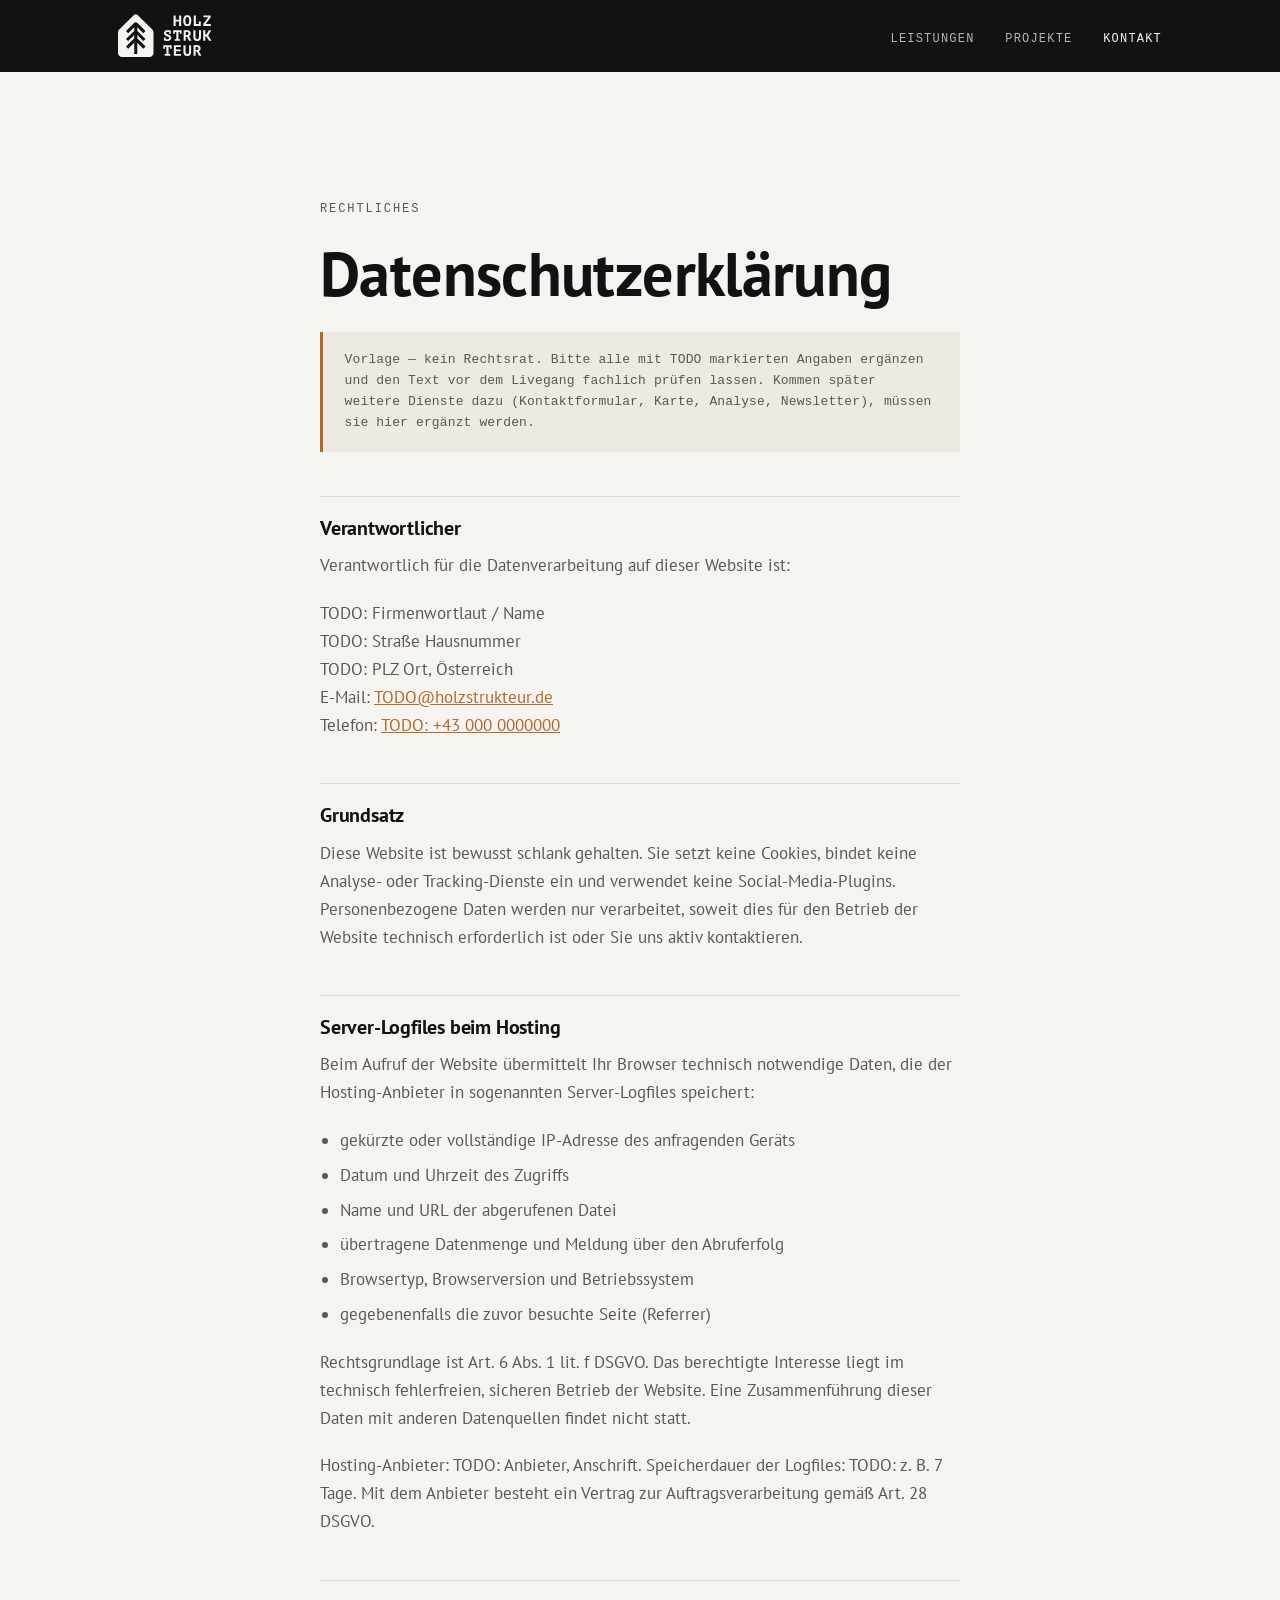
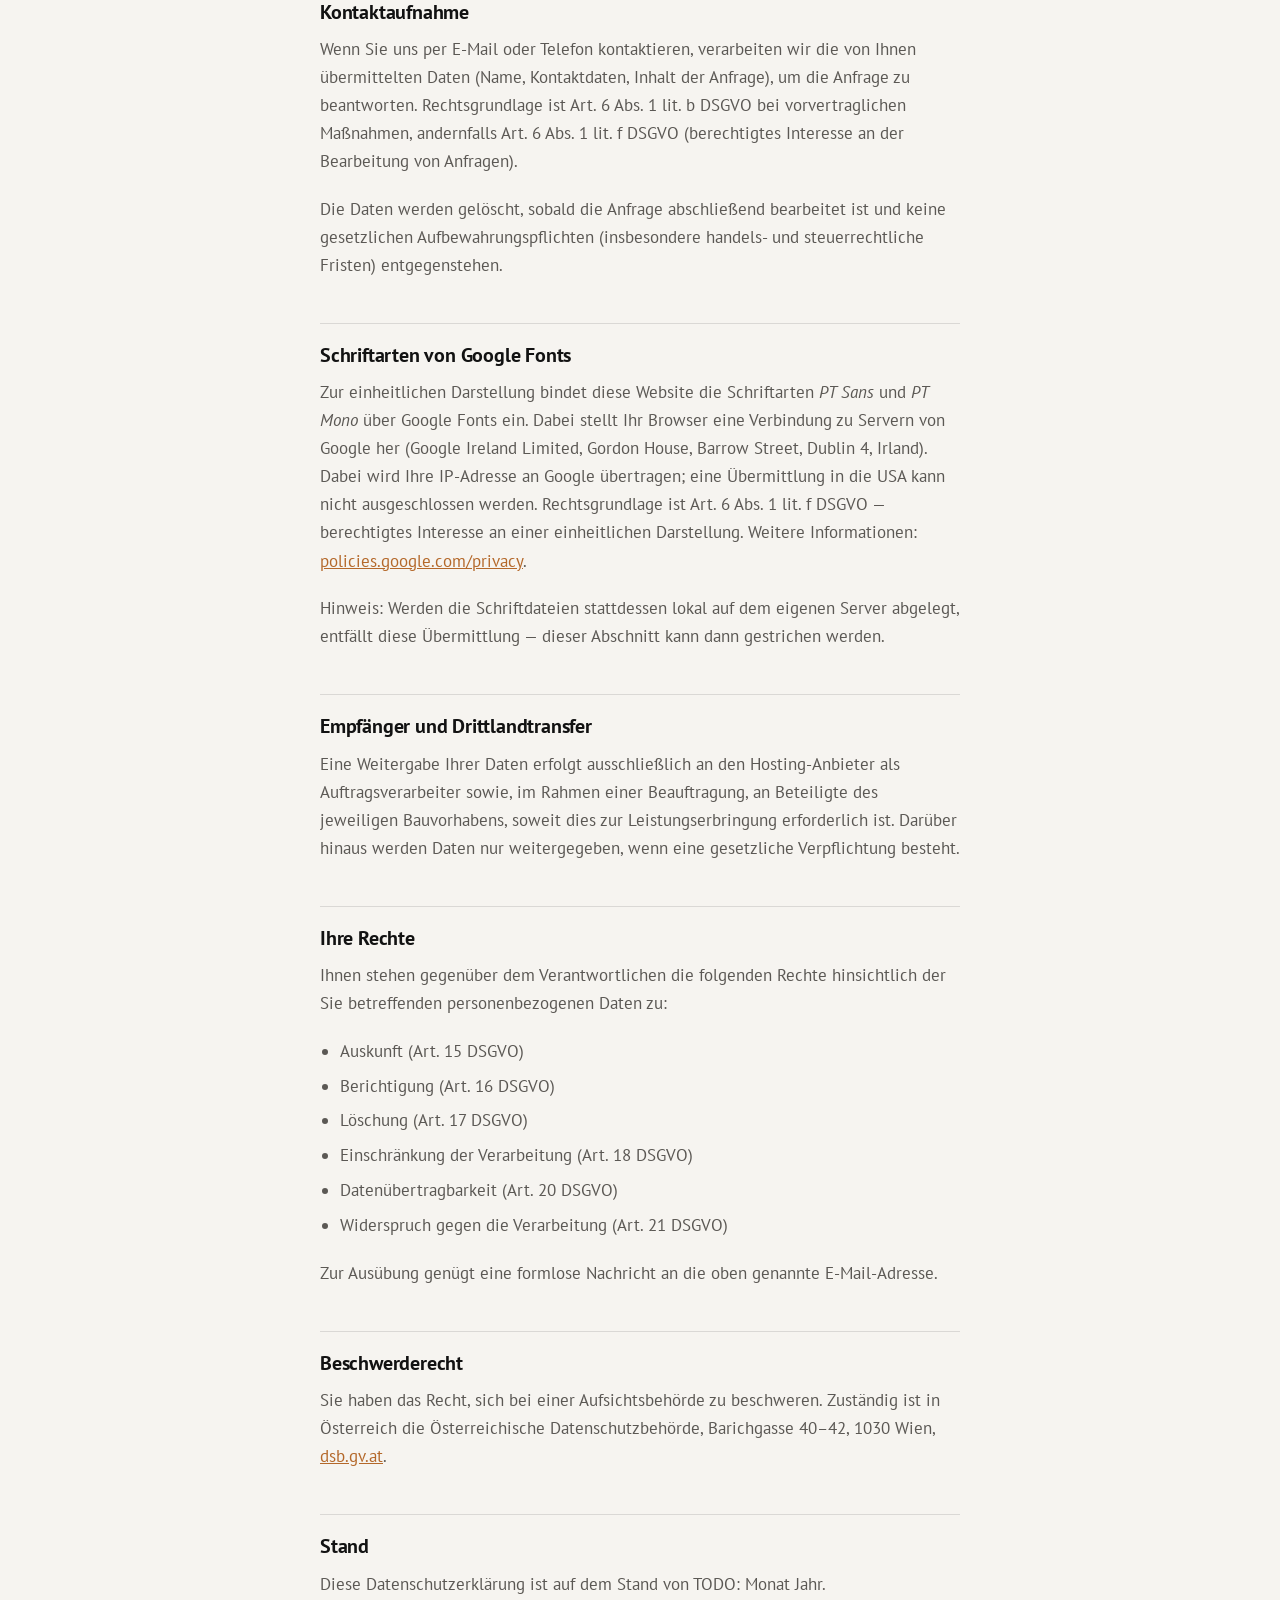
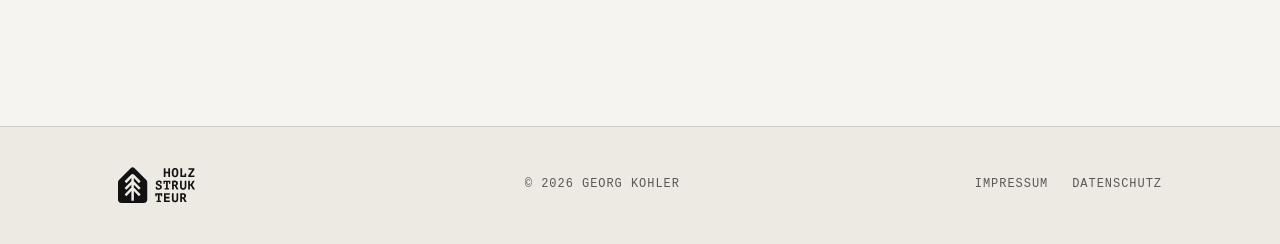
==== datenschutz.html @ b2d2a7ee "Initiales Setup der Website für GitHub Pages Statische Website (index, impressum, datenschutz) inkl." ====
<!doctype html>
<html lang="de">
<head>
<meta charset="utf-8">
<meta name="viewport" content="width=device-width, initial-scale=1">

<title>Datenschutzerklärung — Holzstrukteur | Planungsbüro Georg Kohler</title>
<meta name="description" content="Datenschutzerklärung des Planungsbüros Georg Kohler — Holzstrukteur: Verarbeitung personenbezogener Daten, Hosting, Kontaktaufnahme und Betroffenenrechte.">
<meta name="robots" content="noindex, follow">
<link rel="canonical" href="https://holzstrukteur.de/datenschutz.html">

<link rel="icon" href="assets/favicon.svg" type="image/svg+xml">
<link rel="apple-touch-icon" href="assets/apple-touch-icon.png">
<meta name="theme-color" content="#121212">

<link rel="preconnect" href="https://fonts.googleapis.com">
<link rel="preconnect" href="https://fonts.gstatic.com" crossorigin>
<link rel="stylesheet" href="https://fonts.googleapis.com/css2?family=PT+Mono&family=PT+Sans:ital,wght@0,400;0,700;1,400&display=swap">
<link rel="stylesheet" href="styles.css">
</head>

<body>
<a class="skip-link" href="#hauptinhalt">Zum Inhalt springen</a>

<header class="site-header">
  <div class="wrap site-header__inner">
    <a class="brand" href="index.html" aria-label="Holzstrukteur — Startseite">
      <img src="assets/logo-white.svg" alt="" width="1942" height="640">
    </a>
    <nav class="nav" aria-label="Hauptnavigation">
      <ul>
        <li><a href="index.html#leistungen">Leistungen</a></li>
        <li><a href="index.html#projekte">Projekte</a></li>
        <li><a href="index.html#kontakt" class="nav__cta">Kontakt</a></li>
      </ul>
    </nav>
  </div>
</header>

<main id="hauptinhalt">
  <section class="section">
    <div class="wrap legal">

      <p class="kicker">Rechtliches</p>
      <h1>Datenschutzerklärung</h1>

      <p class="legal__note">
        Vorlage — kein Rechtsrat. Bitte alle mit TODO markierten Angaben ergänzen
        und den Text vor dem Livegang fachlich prüfen lassen. Kommen später
        weitere Dienste dazu (Kontaktformular, Karte, Analyse, Newsletter),
        müssen sie hier ergänzt werden.
      </p>

      <h2>Verantwortlicher</h2>
      <p>
        Verantwortlich für die Datenverarbeitung auf dieser Website ist:
      </p>
      <p>
        <!-- TODO: Name und Anschrift analog zum Impressum -->
        TODO: Firmenwortlaut / Name<br>
        TODO: Straße Hausnummer<br>
        TODO: PLZ Ort, Österreich<br>
        E-Mail: <a href="mailto:TODO@holzstrukteur.de">TODO@holzstrukteur.de</a><br>
        Telefon: <a href="tel:+430000000000">TODO: +43 000 0000000</a>
      </p>

      <h2>Grundsatz</h2>
      <p>
        Diese Website ist bewusst schlank gehalten. Sie setzt keine Cookies, bindet
        keine Analyse- oder Tracking-Dienste ein und verwendet keine Social-Media-Plugins.
        Personenbezogene Daten werden nur verarbeitet, soweit dies für den Betrieb der
        Website technisch erforderlich ist oder Sie uns aktiv kontaktieren.
      </p>

      <h2>Server-Logfiles beim Hosting</h2>
      <p>
        Beim Aufruf der Website übermittelt Ihr Browser technisch notwendige Daten,
        die der Hosting-Anbieter in sogenannten Server-Logfiles speichert:
      </p>
      <ul>
        <li>gekürzte oder vollständige IP-Adresse des anfragenden Geräts</li>
        <li>Datum und Uhrzeit des Zugriffs</li>
        <li>Name und URL der abgerufenen Datei</li>
        <li>übertragene Datenmenge und Meldung über den Abruferfolg</li>
        <li>Browsertyp, Browserversion und Betriebssystem</li>
        <li>gegebenenfalls die zuvor besuchte Seite (Referrer)</li>
      </ul>
      <p>
        Rechtsgrundlage ist Art. 6 Abs. 1 lit. f DSGVO. Das berechtigte Interesse
        liegt im technisch fehlerfreien, sicheren Betrieb der Website. Eine
        Zusammenführung dieser Daten mit anderen Datenquellen findet nicht statt.
      </p>
      <p>
        <!-- TODO: Hosting-Anbieter, Anschrift, Speicherdauer und ggf. Auftragsverarbeitungsvertrag ergänzen -->
        Hosting-Anbieter: TODO: Anbieter, Anschrift. Speicherdauer der Logfiles:
        TODO: z. B. 7 Tage. Mit dem Anbieter besteht ein Vertrag zur
        Auftragsverarbeitung gemäß Art. 28 DSGVO.
      </p>

      <h2>Kontaktaufnahme</h2>
      <p>
        Wenn Sie uns per E-Mail oder Telefon kontaktieren, verarbeiten wir die von
        Ihnen übermittelten Daten (Name, Kontaktdaten, Inhalt der Anfrage), um die
        Anfrage zu beantworten. Rechtsgrundlage ist Art. 6 Abs. 1 lit. b DSGVO bei
        vorvertraglichen Maßnahmen, andernfalls Art. 6 Abs. 1 lit. f DSGVO
        (berechtigtes Interesse an der Bearbeitung von Anfragen).
      </p>
      <p>
        Die Daten werden gelöscht, sobald die Anfrage abschließend bearbeitet ist und
        keine gesetzlichen Aufbewahrungspflichten (insbesondere handels- und
        steuerrechtliche Fristen) entgegenstehen.
      </p>

      <h2>Schriftarten von Google Fonts</h2>
      <p>
        Zur einheitlichen Darstellung bindet diese Website die Schriftarten
        <em>PT Sans</em> und <em>PT Mono</em> über Google Fonts ein. Dabei stellt
        Ihr Browser eine Verbindung zu Servern von Google her
        (Google Ireland Limited, Gordon House, Barrow Street, Dublin 4, Irland).
        Dabei wird Ihre IP-Adresse an Google übertragen; eine Übermittlung in die USA
        kann nicht ausgeschlossen werden. Rechtsgrundlage ist Art. 6 Abs. 1 lit. f
        DSGVO — berechtigtes Interesse an einer einheitlichen Darstellung.
        Weitere Informationen:
        <a href="https://policies.google.com/privacy" rel="noopener">policies.google.com/privacy</a>.
      </p>
      <p>
        Hinweis: Werden die Schriftdateien stattdessen lokal auf dem eigenen Server
        abgelegt, entfällt diese Übermittlung — dieser Abschnitt kann dann gestrichen
        werden.
      </p>

      <h2>Empfänger und Drittlandtransfer</h2>
      <p>
        Eine Weitergabe Ihrer Daten erfolgt ausschließlich an den Hosting-Anbieter als
        Auftragsverarbeiter sowie, im Rahmen einer Beauftragung, an Beteiligte des
        jeweiligen Bauvorhabens, soweit dies zur Leistungserbringung erforderlich ist.
        Darüber hinaus werden Daten nur weitergegeben, wenn eine gesetzliche
        Verpflichtung besteht.
      </p>

      <h2>Ihre Rechte</h2>
      <p>
        Ihnen stehen gegenüber dem Verantwortlichen die folgenden Rechte hinsichtlich
        der Sie betreffenden personenbezogenen Daten zu:
      </p>
      <ul>
        <li>Auskunft (Art. 15 DSGVO)</li>
        <li>Berichtigung (Art. 16 DSGVO)</li>
        <li>Löschung (Art. 17 DSGVO)</li>
        <li>Einschränkung der Verarbeitung (Art. 18 DSGVO)</li>
        <li>Datenübertragbarkeit (Art. 20 DSGVO)</li>
        <li>Widerspruch gegen die Verarbeitung (Art. 21 DSGVO)</li>
      </ul>
      <p>
        Zur Ausübung genügt eine formlose Nachricht an die oben genannte
        E-Mail-Adresse.
      </p>

      <h2>Beschwerderecht</h2>
      <p>
        Sie haben das Recht, sich bei einer Aufsichtsbehörde zu beschweren. Zuständig
        ist in Österreich die Österreichische Datenschutzbehörde, Barichgasse 40–42,
        1030 Wien, <a href="https://www.dsb.gv.at" rel="noopener">dsb.gv.at</a>.
      </p>

      <h2>Stand</h2>
      <p>
        <!-- TODO: Datum der letzten Aktualisierung eintragen -->
        Diese Datenschutzerklärung ist auf dem Stand von TODO: Monat Jahr.
      </p>

    </div>
  </section>
</main>

<footer class="site-footer">
  <div class="wrap site-footer__inner">
    <a class="brand brand--footer" href="index.html" aria-label="Holzstrukteur — Startseite">
      <img src="assets/logo-black.svg" alt="" width="1942" height="640">
    </a>
    <p class="site-footer__copy"><span>&copy; <span id="jahr">2026</span> Georg Kohler</span></p>
    <nav class="site-footer__nav" aria-label="Rechtliches">
      <a href="impressum.html">Impressum</a>
      <a href="datenschutz.html">Datenschutz</a>
    </nav>
  </div>
</footer>

<script src="script.js"></script>
</body>
</html>
---- styles.css ----
/* =========================================================================
   HOLZSTRUKTEUR — Planungsbüro Georg Kohler
   Design-Tokens → Basis → Layout → Komponenten → Sektionen → Responsive
   ========================================================================= */

:root {
  /* Farben */
  --paper:      #F6F4F0;
  --paper-alt:  #EDE9E3;
  --ink:        #121212;
  --ink-soft:   #5B5854;
  --wood:       #B4682A;
  --line:       rgba(18, 18, 18, .12);

  /* Auf hellem Grund verwendete Rollen (in .section--dark überschrieben) */
  --bg:          var(--paper);
  --fg:          var(--ink);
  --fg-soft:     var(--ink-soft);
  --rule:        var(--line);
  --btn-fg:      var(--paper);
  --btn-bg:      var(--ink);

  /* Schrift */
  --font-sans: "PT Sans", system-ui, -apple-system, "Segoe UI", sans-serif;
  --font-mono: "PT Mono", ui-monospace, SFMono-Regular, Menlo, monospace;

  /* Maße */
  --wrap:       1140px;
  --gutter:     clamp(1.25rem, 5vw, 3rem);
  --section-y:  clamp(4.5rem, 10vw, 8.5rem);
  --header-h:   4.5rem;
}

/* ── Basis ───────────────────────────────────────────────────────────────── */

*, *::before, *::after { box-sizing: border-box; }

html {
  -webkit-text-size-adjust: 100%;
  scroll-padding-top: calc(var(--header-h) + 1rem);
}

@media (prefers-reduced-motion: no-preference) {
  html { scroll-behavior: smooth; }
}

body {
  margin: 0;
  background: var(--paper);
  color: var(--ink);
  font-family: var(--font-sans);
  font-size: 1.0625rem;
  line-height: 1.65;
  -webkit-font-smoothing: antialiased;
}

h1, h2, h3 {
  font-weight: 700;
  line-height: 1.12;
  letter-spacing: -0.01em;
  margin: 0;
  text-wrap: balance;
}

h1 { font-size: clamp(2.1rem, 5.4vw, 3.9rem); }
h2 { font-size: clamp(1.75rem, 4vw, 2.85rem); }
h3 { font-size: 1.0625rem; line-height: 1.35; }

p { margin: 0 0 1.15em; }
p:last-child { margin-bottom: 0; }

a { color: inherit; }

img, svg { max-width: 100%; height: auto; display: block; }

address { font-style: normal; }

ul { margin: 0; padding: 0; list-style: none; }

:focus-visible {
  outline: 2px solid var(--wood);
  outline-offset: 3px;
  border-radius: 2px;
}

.skip-link {
  position: absolute;
  left: -9999px;
  top: 0;
  z-index: 100;
  background: var(--ink);
  color: var(--paper);
  padding: .75rem 1.25rem;
  font-family: var(--font-mono);
  font-size: .8125rem;
}
.skip-link:focus { left: 0; }

/* ── Layout ──────────────────────────────────────────────────────────────── */

.wrap {
  width: 100%;
  max-width: var(--wrap);
  margin-inline: auto;
  padding-inline: var(--gutter);
}

.section {
  padding-block: var(--section-y);
  background: var(--bg);
  color: var(--fg);
  scroll-margin-top: var(--header-h);
}

.section--alt { --bg: var(--paper-alt); }

.section--dark {
  --bg:      var(--ink);
  --fg:      var(--paper);
  --fg-soft: rgba(246, 244, 240, .68);
  --rule:    rgba(246, 244, 240, .18);
  --btn-fg:  var(--ink);
  --btn-bg:  var(--paper);
}

.section__head {
  max-width: 46rem;
  margin-bottom: clamp(2.5rem, 5vw, 3.75rem);
}
.section__head h2 { margin-bottom: 1rem; }

/* ── Typo-Bausteine ──────────────────────────────────────────────────────── */

.kicker {
  font-family: var(--font-mono);
  font-size: .75rem;
  letter-spacing: .16em;
  text-transform: uppercase;
  color: var(--fg-soft);
  margin: 0 0 1.15rem;
  display: flex;
  align-items: center;
  gap: .7em;
}

.kicker__num {
  color: var(--wood);
  padding-right: .7em;
  border-right: 1px solid var(--rule);
}

.lead {
  font-size: clamp(1.0625rem, 1.6vw, 1.25rem);
  line-height: 1.6;
  color: var(--fg-soft);
  max-width: 40rem;
}
.lead--tight { font-size: 1.0625rem; }

.meta {
  font-family: var(--font-mono);
  font-size: .75rem;
  letter-spacing: .1em;
  text-transform: uppercase;
  color: var(--fg-soft);
}

/* ── Buttons ─────────────────────────────────────────────────────────────── */

.btn {
  display: inline-block;
  font-family: var(--font-mono);
  font-size: .8125rem;
  letter-spacing: .1em;
  text-transform: uppercase;
  text-decoration: none;
  padding: .95rem 1.6rem;
  border: 1px solid transparent;
  transition: background-color .18s ease, color .18s ease, border-color .18s ease;
}

.btn--primary {
  background: var(--btn-bg);
  color: var(--btn-fg);
  border-color: var(--btn-bg);
}
.btn--primary:hover { background: var(--wood); border-color: var(--wood); color: #fff; }

.btn--ghost {
  color: var(--fg);
  border-color: var(--rule);
}
.btn--ghost:hover { border-color: var(--fg); }

/* ── Kopfzeile ───────────────────────────────────────────────────────────── */

.site-header {
  position: sticky;
  top: 0;
  z-index: 50;
  background: var(--ink);
  color: var(--paper);
}

.site-header__inner {
  display: flex;
  align-items: center;
  justify-content: space-between;
  gap: 1.5rem;
  min-height: var(--header-h);
}

/* Das Logo liegt in zwei Farbvarianten vor: logo-white.svg auf dunklem Grund
   (Kopfzeile, Hero), logo-black.svg auf hellem Grund (Fußzeile). */
.brand { display: block; line-height: 0; }
.brand img { width: 8.5rem; height: auto; }

.nav ul {
  display: flex;
  align-items: center;
  gap: clamp(1rem, 2.4vw, 2rem);
}

.nav a {
  font-family: var(--font-mono);
  font-size: .75rem;
  letter-spacing: .1em;
  text-transform: uppercase;
  text-decoration: none;
  color: rgba(246, 244, 240, .72);
  padding-block: .4rem;
  border-bottom: 1px solid transparent;
  transition: color .18s ease, border-color .18s ease;
}
.nav a:hover { color: var(--paper); border-bottom-color: var(--wood); }
.nav__cta { color: var(--paper) !important; border-bottom-color: var(--wood); }

.nav-toggle {
  display: none;
  align-items: center;
  gap: .6rem;
  background: none;
  border: 0;
  padding: .5rem 0;
  color: var(--paper);
  font-family: var(--font-mono);
  font-size: .75rem;
  letter-spacing: .1em;
  text-transform: uppercase;
  cursor: pointer;
}

.nav-toggle__bars {
  display: grid;
  gap: 4px;
  width: 20px;
}
.nav-toggle__bars span {
  display: block;
  height: 2px;
  background: currentColor;
  transition: transform .2s ease, opacity .2s ease;
}
.nav-toggle[aria-expanded="true"] .nav-toggle__bars span:nth-child(1) { transform: translateY(6px) rotate(45deg); }
.nav-toggle[aria-expanded="true"] .nav-toggle__bars span:nth-child(2) { opacity: 0; }
.nav-toggle[aria-expanded="true"] .nav-toggle__bars span:nth-child(3) { transform: translateY(-6px) rotate(-45deg); }

/* ── Hero ────────────────────────────────────────────────────────────────── */

.hero { padding-block: clamp(3.5rem, 9vw, 7rem) var(--section-y); }

.hero__inner {
  display: grid;
  gap: clamp(2.5rem, 6vw, 5rem);
  align-items: center;
}

.hero__logo {
  width: min(100%, 26rem);
  height: auto;
  justify-self: start;
}

.hero__text .lead { margin-top: 1.5rem; }

.hero h1 { margin-bottom: 0; }

.hero__actions {
  display: flex;
  flex-wrap: wrap;
  gap: .75rem;
  margin-top: 2.25rem;
}

/* ── Zweispalter (Konstruktion / Vermessung) ─────────────────────────────── */

.split__inner {
  display: grid;
  gap: clamp(2rem, 5vw, 4.5rem);
  align-items: start;
}

.split__body { color: var(--fg-soft); max-width: 40rem; }

/* ── Karten ──────────────────────────────────────────────────────────────── */

.cards {
  display: grid;
  gap: clamp(1.25rem, 2.5vw, 2rem);
}

.cards--services { grid-template-columns: repeat(auto-fit, minmax(15.5rem, 1fr)); }

/* Vier Projekte stehen als 2×2-Raster — so bleiben die Bilder groß genug,
   statt in einer Dreierreihe mit einzelnem Nachzügler zu landen. */
.cards--projects {
  grid-template-columns: repeat(auto-fit, minmax(min(20rem, 100%), 1fr));
  max-width: 62rem;
}

.card { min-width: 0; }

.cards--services .card {
  border-top: 2px solid var(--ink);
  padding-top: 1.15rem;
}
.cards--services .card h3 { margin-bottom: .5rem; }
.cards--services .card p {
  color: var(--fg-soft);
  font-size: .9375rem;
  line-height: 1.55;
}

.card--project h3 { margin-bottom: .35rem; }
.card--project .meta { margin-bottom: .65rem; }
.card--project p:last-child {
  color: var(--fg-soft);
  font-size: .9375rem;
  line-height: 1.55;
}

.card__media {
  aspect-ratio: 4 / 3;
  width: 100%;
  margin-bottom: 1.1rem;
  object-fit: cover;
  background:
    repeating-linear-gradient(
      115deg,
      rgba(180, 104, 42, .16) 0 14px,
      rgba(180, 104, 42, .05) 14px 28px
    ),
    var(--paper);
  border: 1px solid var(--rule);
  display: flex;
  align-items: center;
  justify-content: center;
}

.card__media span {
  font-family: var(--font-mono);
  font-size: .6875rem;
  letter-spacing: .12em;
  text-transform: uppercase;
  color: var(--wood);
}

/* ── Kontakt ─────────────────────────────────────────────────────────────── */

.contact__inner {
  display: grid;
  gap: clamp(2.5rem, 6vw, 5rem);
  align-items: start;
}

.contact__pitch h2 { margin-bottom: 1.25rem; }
.contact__pitch .btn { margin-top: 1rem; }

.contact__details {
  border-top: 1px solid var(--rule);
  padding-top: 1.75rem;
}

.contact__name {
  font-family: var(--font-mono);
  font-size: .8125rem;
  letter-spacing: .12em;
  text-transform: uppercase;
  margin-bottom: 1.5rem;
}

.contact__row {
  display: grid;
  gap: .35rem;
  padding-block: 1rem;
  border-bottom: 1px solid var(--rule);
}
.contact__row:last-child { border-bottom: 0; }

.contact__label {
  font-family: var(--font-mono);
  font-size: .6875rem;
  letter-spacing: .14em;
  text-transform: uppercase;
  color: var(--fg-soft);
}

.contact__value { font-size: 1.0625rem; line-height: 1.5; }

.contact__value a {
  text-decoration: none;
  border-bottom: 1px solid var(--rule);
  padding-bottom: 1px;
  transition: border-color .18s ease, color .18s ease;
}
.contact__value a:hover { color: var(--wood); border-bottom-color: var(--wood); }

/* ── Fußzeile ────────────────────────────────────────────────────────────── */

.site-footer {
  background: var(--paper-alt);
  border-top: 1px solid var(--line);
  padding-block: 2.5rem;
}

.site-footer__inner {
  display: flex;
  flex-wrap: wrap;
  align-items: center;
  justify-content: space-between;
  gap: 1.5rem;
}

.brand--footer img { width: 7rem; }

.site-footer__copy,
.site-footer__nav {
  font-family: var(--font-mono);
  font-size: .75rem;
  letter-spacing: .08em;
  text-transform: uppercase;
  color: var(--ink-soft);
  margin: 0;
}

.site-footer__nav { display: flex; gap: 1.5rem; }
.site-footer__nav a {
  text-decoration: none;
  border-bottom: 1px solid transparent;
  transition: color .18s ease, border-color .18s ease;
}
.site-footer__nav a:hover { color: var(--ink); border-bottom-color: var(--wood); }

/* ── Rechtstexte (impressum.html / datenschutz.html) ─────────────────────── */

.legal { max-width: 46rem; }
.legal h1 { margin-bottom: 1.5rem; }
.legal h2 {
  font-size: 1.25rem;
  margin-top: 2.75rem;
  margin-bottom: .75rem;
  padding-top: 1.25rem;
  border-top: 1px solid var(--line);
}
.legal p, .legal li { color: var(--ink-soft); }
.legal ul {
  list-style: disc;
  padding-left: 1.25rem;
  margin-bottom: 1.15em;
}
.legal li { margin-bottom: .4em; }
.legal a { color: var(--wood); }

.legal__note {
  font-family: var(--font-mono);
  font-size: .8125rem;
  line-height: 1.6;
  letter-spacing: .01em;
  color: var(--ink-soft);
  background: var(--paper-alt);
  border-left: 3px solid var(--wood);
  padding: 1.15rem 1.35rem;
  margin-bottom: 2.5rem;
}

/* ── Responsive ──────────────────────────────────────────────────────────── */

@media (min-width: 48rem) {
  .hero__inner        { grid-template-columns: minmax(0, 22rem) minmax(0, 1fr); }
  .split__inner       { grid-template-columns: minmax(0, 1fr) minmax(0, 1.15fr); }
  .contact__inner     { grid-template-columns: minmax(0, 1fr) minmax(0, .85fr); }

  .split--reverse .split__head { order: 2; }
  .split--reverse .split__body { order: 1; }

  /* Ab Tablet ist die Navigation immer sichtbar — auch wenn das Mobilmenü
     zuvor geschlossen war und [hidden] noch gesetzt ist. */
  .nav[hidden] { display: block; }
}

@media (max-width: 47.999rem) {
  .nav-toggle { display: inline-flex; }

  .nav {
    order: 3;
    flex-basis: 100%;
    border-top: 1px solid rgba(246, 244, 240, .16);
  }
  .nav[hidden] { display: none; }

  .nav ul {
    flex-direction: column;
    align-items: stretch;
    gap: 0;
    padding-block: .5rem 1rem;
  }
  .nav li + li { border-top: 1px solid rgba(246, 244, 240, .1); }
  .nav a { display: block; padding-block: .85rem; border-bottom: 0; }
  .nav a:hover { border-bottom: 0; }
  .nav__cta { color: var(--wood) !important; }

  .site-header__inner { flex-wrap: wrap; }

  .site-footer__inner { justify-content: flex-start; }
}
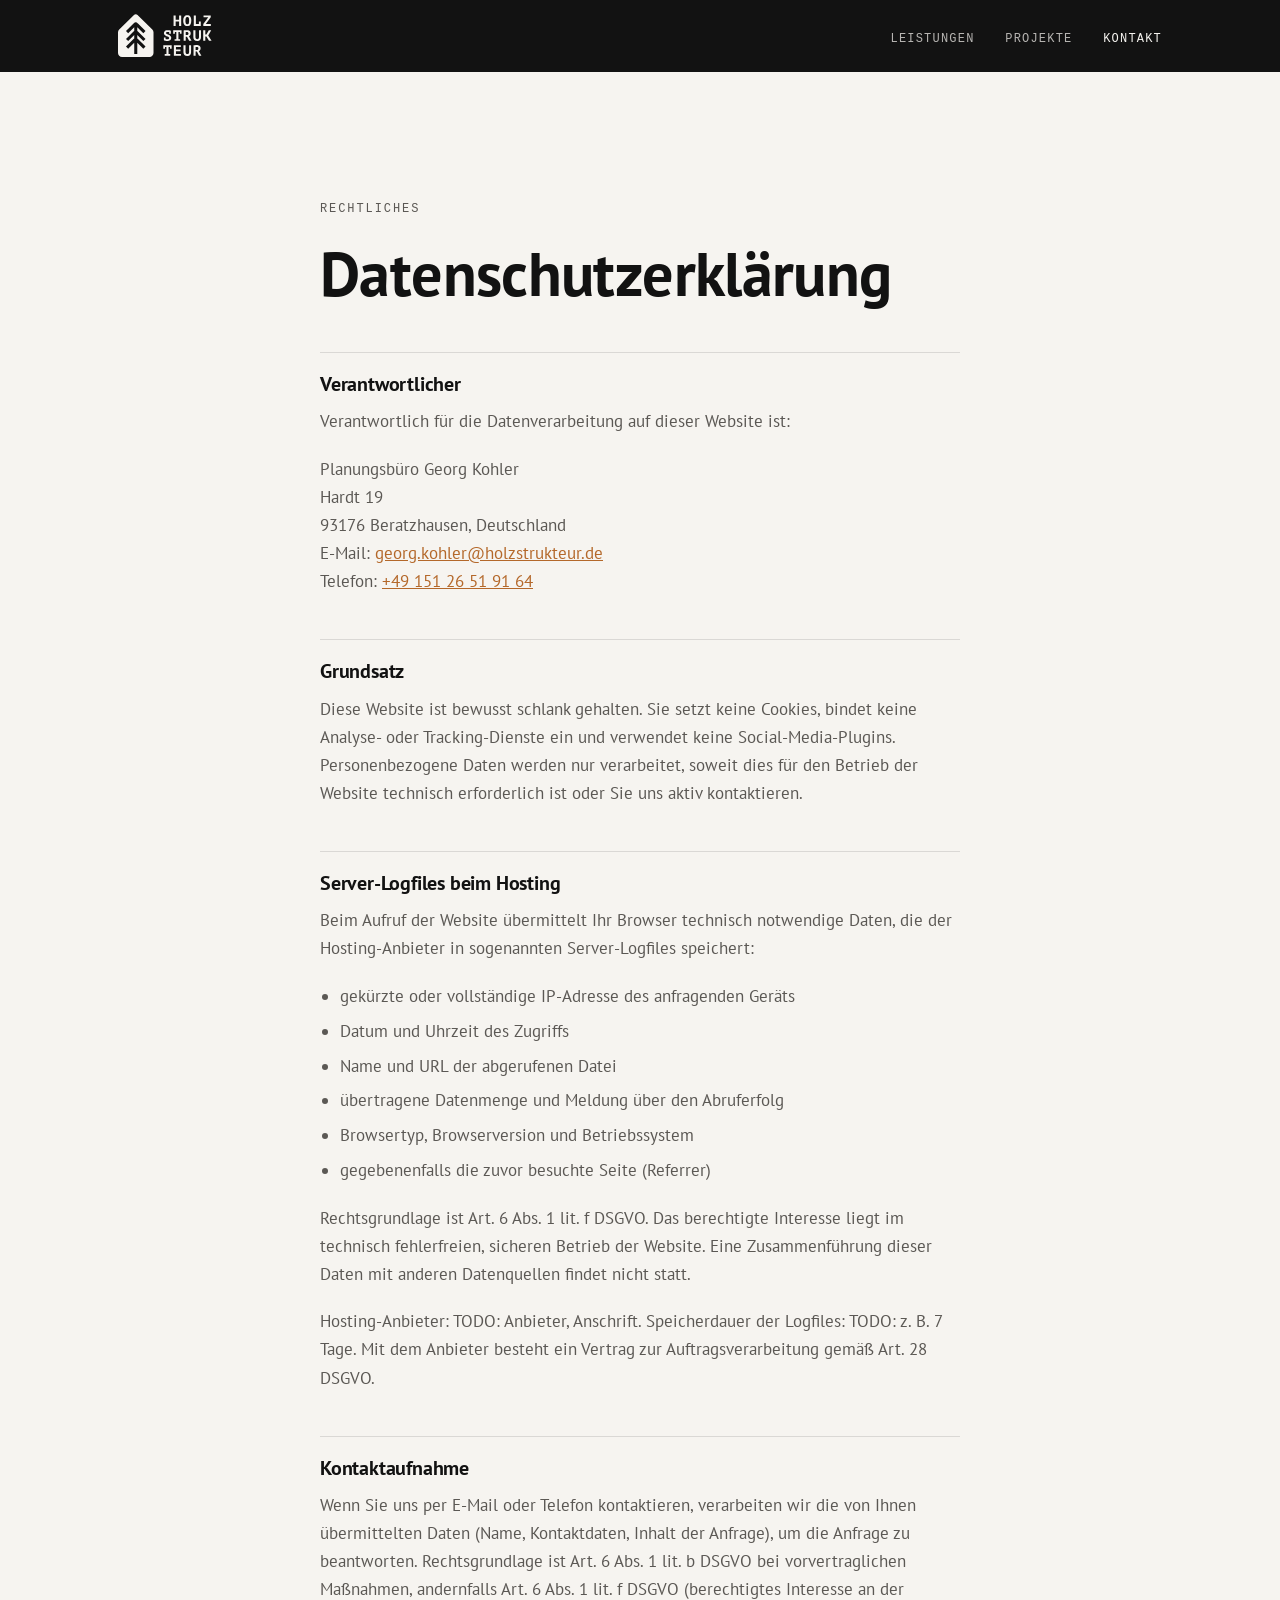
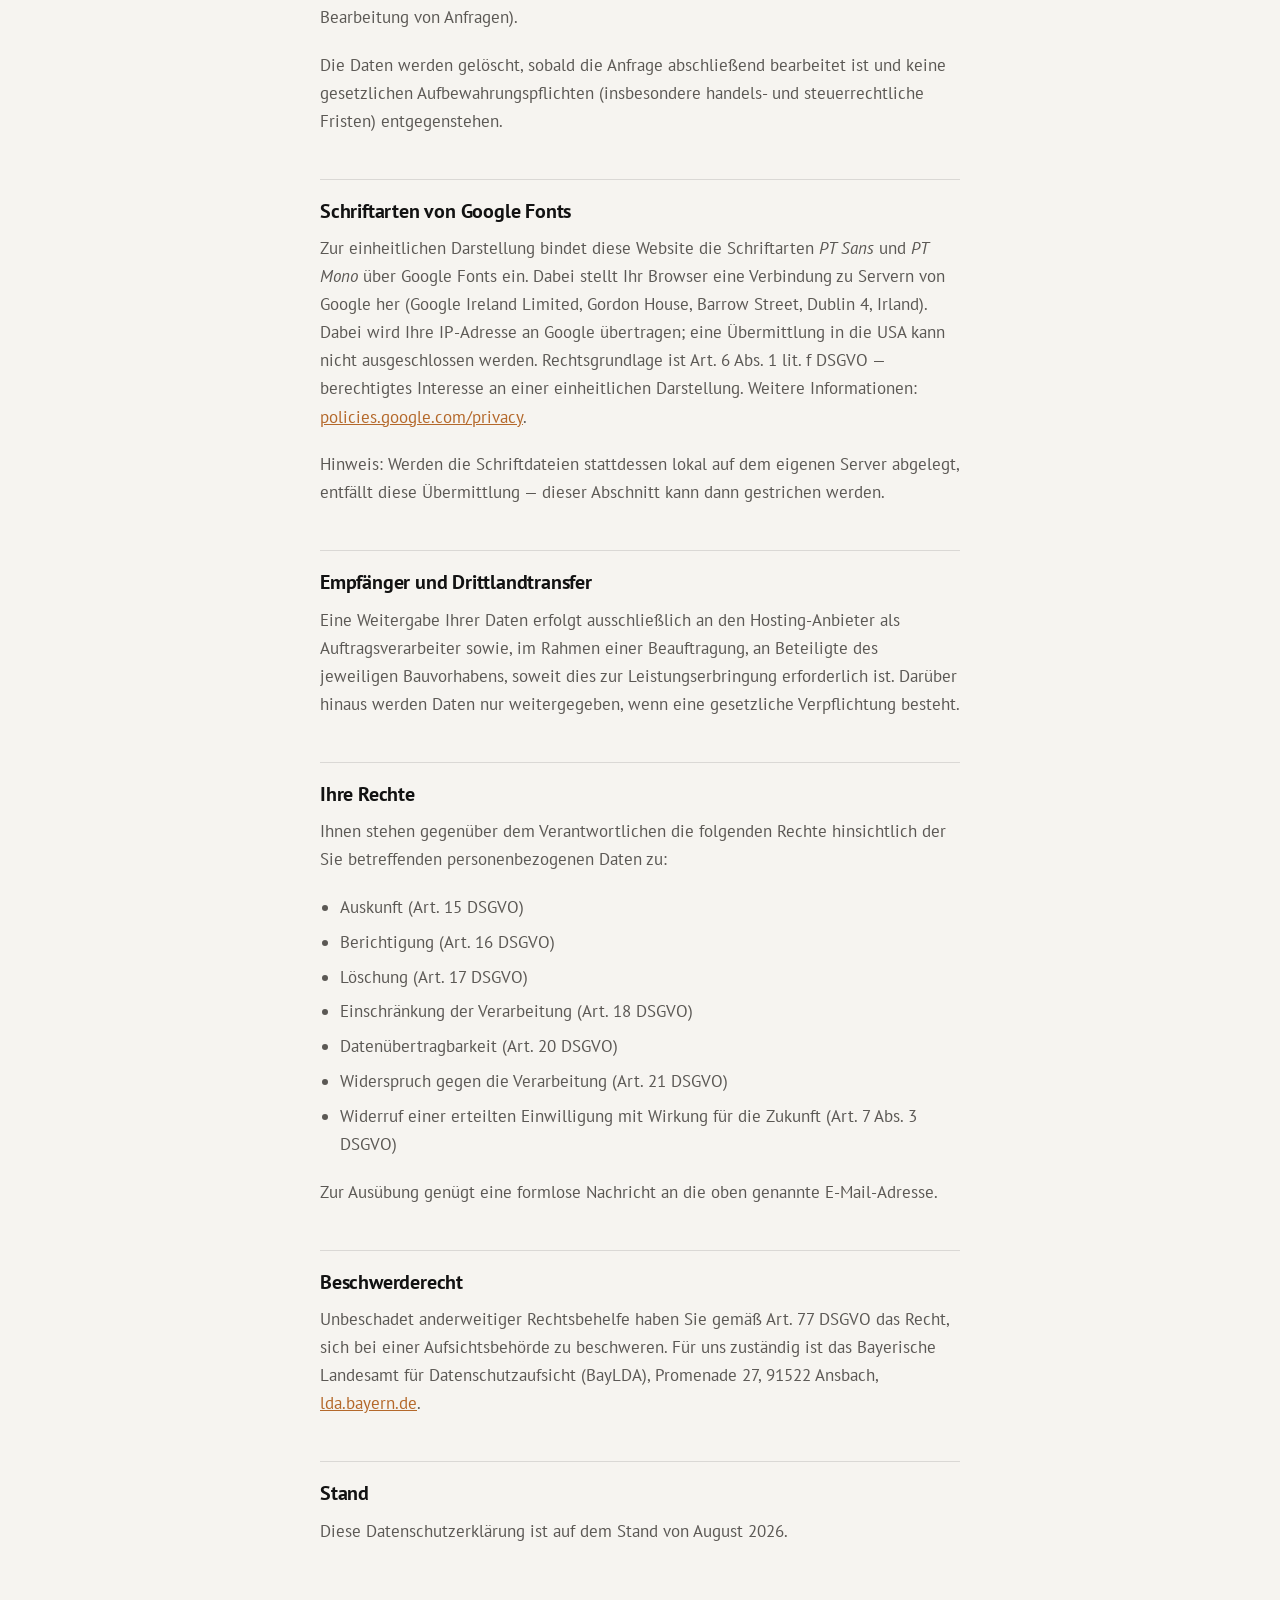
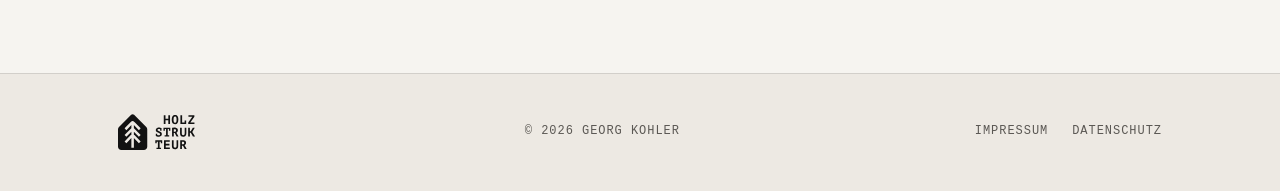
==== commit 8d0f2999: "first online draft" ====
--- a/datenschutz.html
+++ b/datenschutz.html
@@ -44,24 +44,16 @@
       <p class="kicker">Rechtliches</p>
       <h1>Datenschutzerklärung</h1>
 
-      <p class="legal__note">
-        Vorlage — kein Rechtsrat. Bitte alle mit TODO markierten Angaben ergänzen
-        und den Text vor dem Livegang fachlich prüfen lassen. Kommen später
-        weitere Dienste dazu (Kontaktformular, Karte, Analyse, Newsletter),
-        müssen sie hier ergänzt werden.
-      </p>
-
       <h2>Verantwortlicher</h2>
       <p>
         Verantwortlich für die Datenverarbeitung auf dieser Website ist:
       </p>
       <p>
-        <!-- TODO: Name und Anschrift analog zum Impressum -->
-        TODO: Firmenwortlaut / Name<br>
-        TODO: Straße Hausnummer<br>
-        TODO: PLZ Ort, Österreich<br>
-        E-Mail: <a href="mailto:TODO@holzstrukteur.de">TODO@holzstrukteur.de</a><br>
-        Telefon: <a href="tel:+430000000000">TODO: +43 000 0000000</a>
+        Planungsbüro Georg Kohler<br>
+        Hardt 19<br>
+        93176 Beratzhausen, Deutschland<br>
+        E-Mail: <a href="mailto:georg.kohler@holzstrukteur.de">georg.kohler@holzstrukteur.de</a><br>
+        Telefon: <a href="tel:+4915126519164">+49 151 26 51 91 64</a>
       </p>
 
       <h2>Grundsatz</h2>
@@ -150,6 +142,7 @@
         <li>Einschränkung der Verarbeitung (Art. 18 DSGVO)</li>
         <li>Datenübertragbarkeit (Art. 20 DSGVO)</li>
         <li>Widerspruch gegen die Verarbeitung (Art. 21 DSGVO)</li>
+        <li>Widerruf einer erteilten Einwilligung mit Wirkung für die Zukunft (Art. 7 Abs. 3 DSGVO)</li>
       </ul>
       <p>
         Zur Ausübung genügt eine formlose Nachricht an die oben genannte
@@ -158,15 +151,15 @@
 
       <h2>Beschwerderecht</h2>
       <p>
-        Sie haben das Recht, sich bei einer Aufsichtsbehörde zu beschweren. Zuständig
-        ist in Österreich die Österreichische Datenschutzbehörde, Barichgasse 40–42,
-        1030 Wien, <a href="https://www.dsb.gv.at" rel="noopener">dsb.gv.at</a>.
+        Unbeschadet anderweitiger Rechtsbehelfe haben Sie gemäß Art. 77 DSGVO das Recht,
+        sich bei einer Aufsichtsbehörde zu beschweren. Für uns zuständig ist das
+        Bayerische Landesamt für Datenschutzaufsicht (BayLDA), Promenade 27,
+        91522 Ansbach, <a href="https://www.lda.bayern.de" rel="noopener">lda.bayern.de</a>.
       </p>
 
       <h2>Stand</h2>
       <p>
-        <!-- TODO: Datum der letzten Aktualisierung eintragen -->
-        Diese Datenschutzerklärung ist auf dem Stand von TODO: Monat Jahr.
+        Diese Datenschutzerklärung ist auf dem Stand von August 2026.
       </p>
 
     </div>
--- a/styles.css
+++ b/styles.css
@@ -279,6 +279,25 @@
   width: min(100%, 26rem);
   height: auto;
   justify-self: start;
+}
+
+/* Keyvisual: bewegtes Blattwerk, von der Hausmarke ausgestanzt.
+   Das Seitenverhältnis 507:621 entspricht der Bounding-Box des Logopfades. */
+.keyvisual {
+  margin: 0;
+  width: min(100%, 20rem);
+  aspect-ratio: 507 / 621;
+  justify-self: start;
+}
+
+.keyvisual__media {
+  width: 100%;
+  height: 100%;
+  object-fit: cover;
+  display: block;
+
+  -webkit-mask: url("assets/keyvisual-mask.svg") no-repeat center / contain;
+          mask: url("assets/keyvisual-mask.svg") no-repeat center / contain;
 }
 
 .hero__text .lead { margin-top: 1.5rem; }
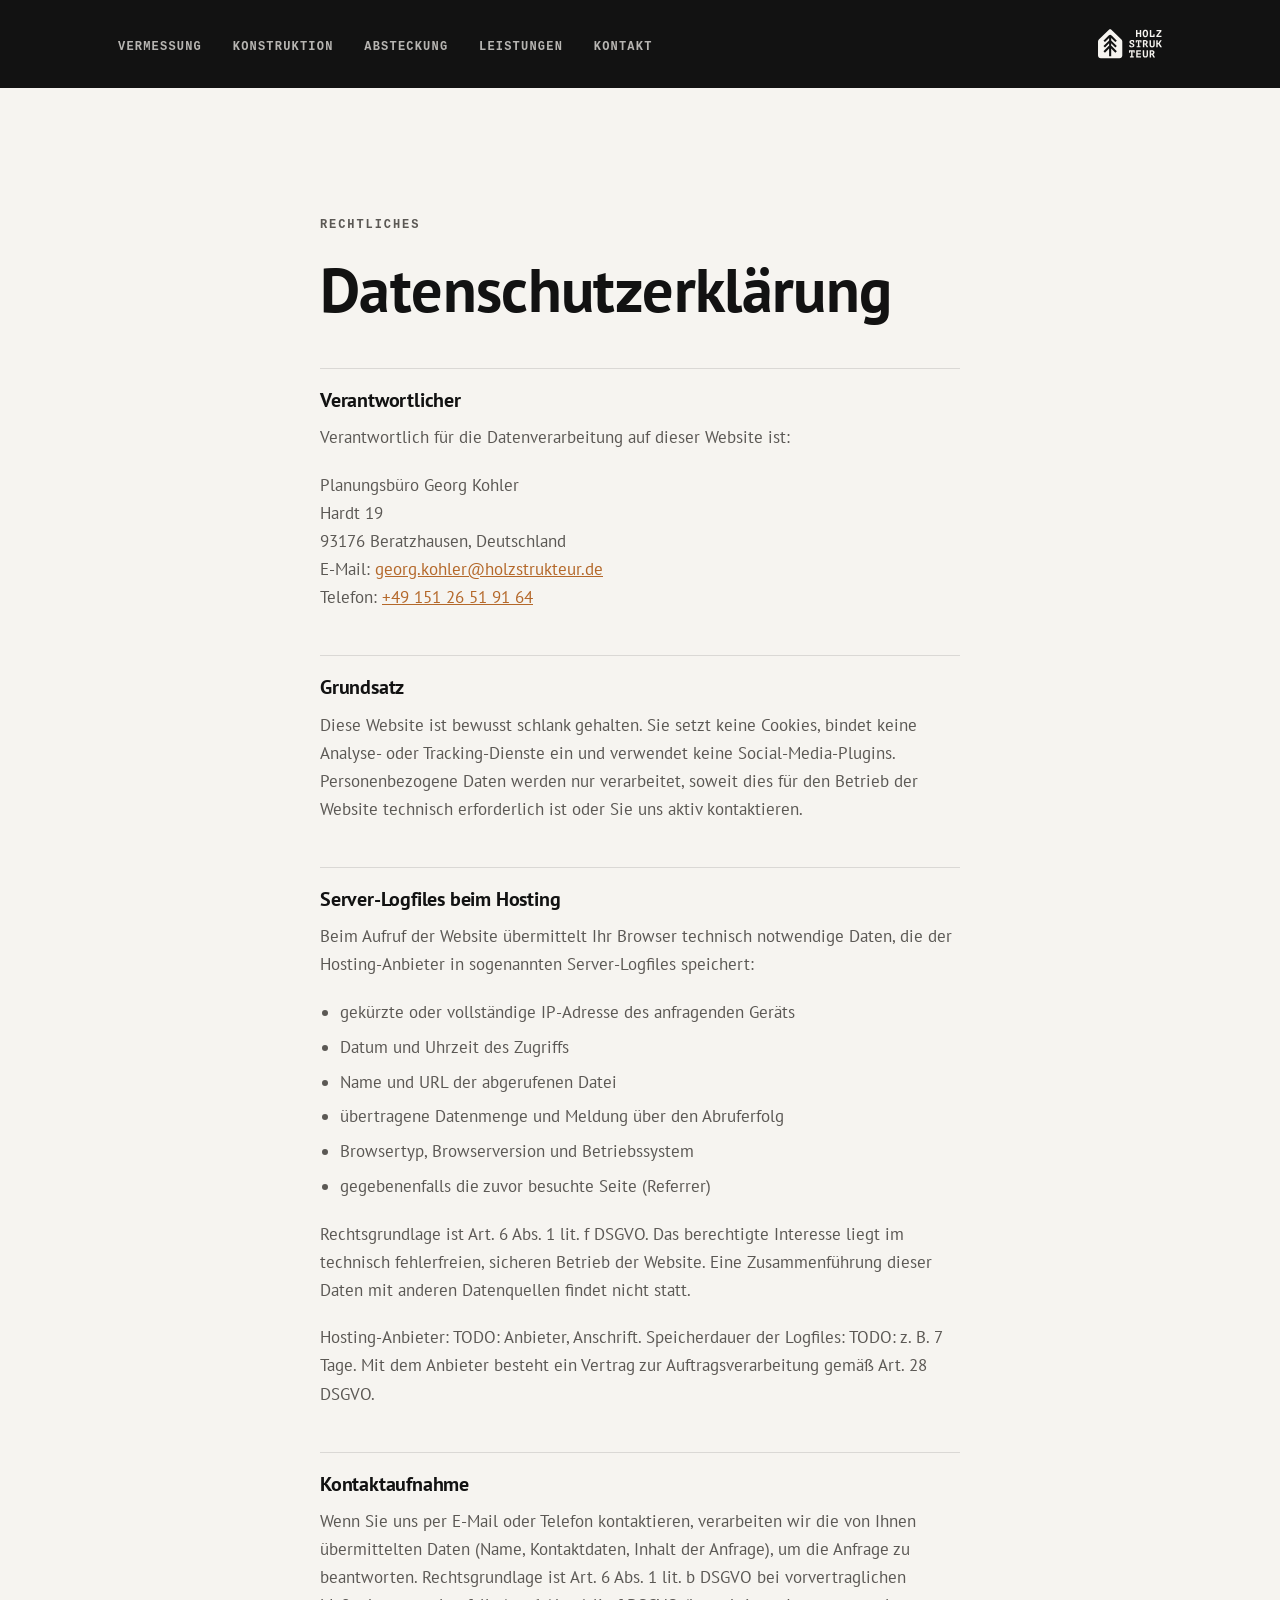
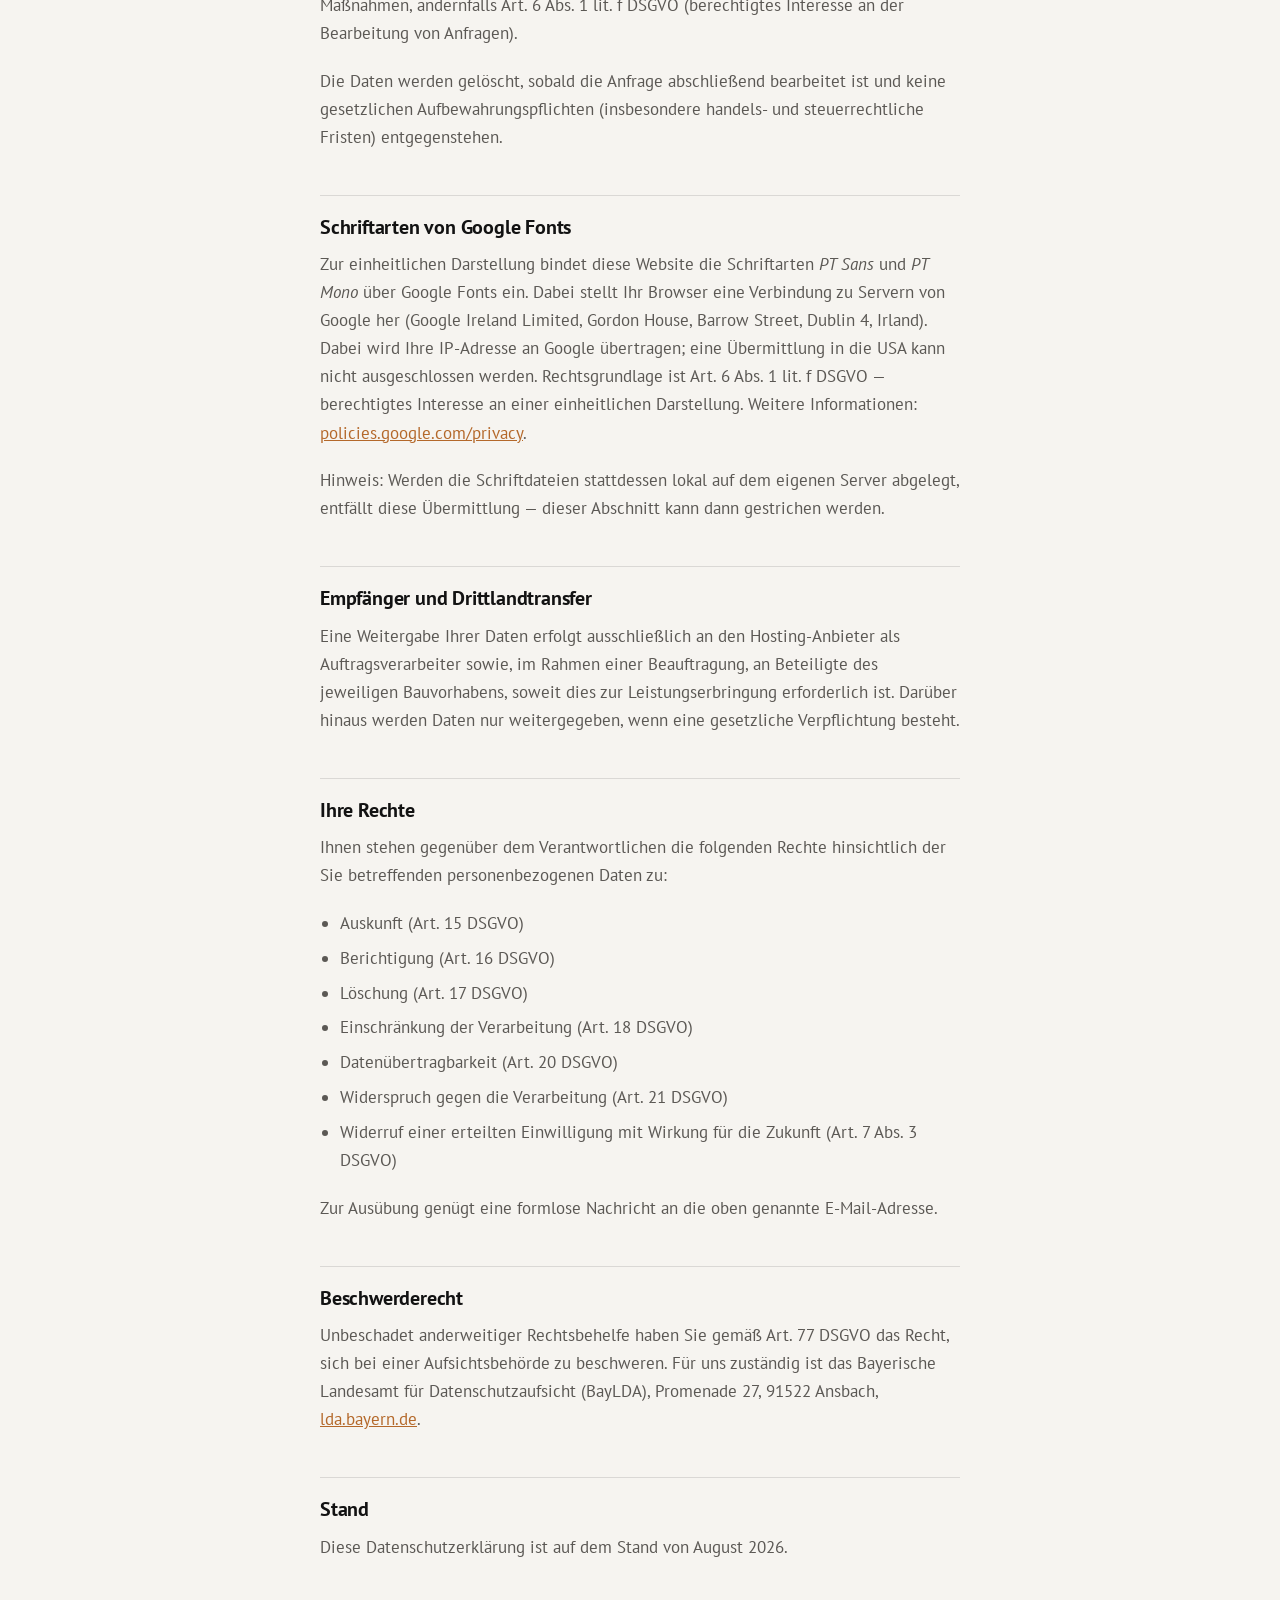
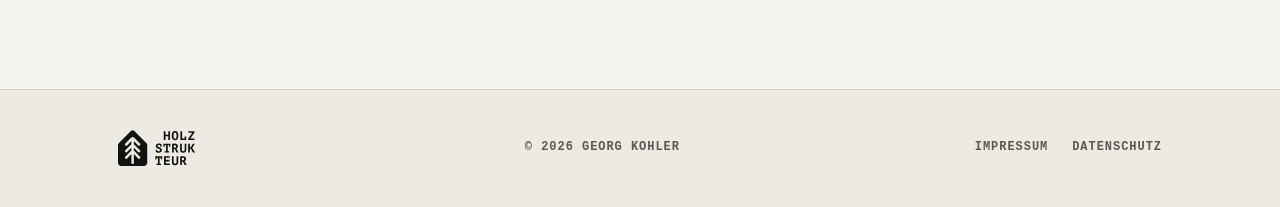
==== commit dd44a766: "Mobilmenü, Sektionssymbole, Keyvisual-Loop und SEO-Korrekturen Mobilmenü: Die Kopfzeile trug ihre Hö" ====
--- a/datenschutz.html
+++ b/datenschutz.html
@@ -24,16 +24,24 @@
 
 <header class="site-header">
   <div class="wrap site-header__inner">
+    <button class="nav-toggle" type="button" aria-expanded="false" aria-controls="hauptnavigation">
+      <span class="nav-toggle__bars" aria-hidden="true"><span></span><span></span><span></span></span>
+      <span class="nav-toggle__label">Menü</span>
+    </button>
+
+    <nav class="nav" id="hauptnavigation" aria-label="Hauptnavigation">
+      <ul>
+        <li><a href="index.html#vermessung">Vermessung</a></li>
+        <li><a href="index.html#konstruktion">Konstruktion</a></li>
+        <li><a href="index.html#absteckung">Absteckung</a></li>
+        <li><a href="index.html#leistungen">Leistungen</a></li>
+        <li><a href="index.html#kontakt" class="nav__cta">Kontakt</a></li>
+      </ul>
+    </nav>
+
     <a class="brand" href="index.html" aria-label="Holzstrukteur — Startseite">
       <img src="assets/logo-white.svg" alt="" width="1942" height="640">
     </a>
-    <nav class="nav" aria-label="Hauptnavigation">
-      <ul>
-        <li><a href="index.html#leistungen">Leistungen</a></li>
-        <li><a href="index.html#projekte">Projekte</a></li>
-        <li><a href="index.html#kontakt" class="nav__cta">Kontakt</a></li>
-      </ul>
-    </nav>
   </div>
 </header>
 
--- a/styles.css
+++ b/styles.css
@@ -24,11 +24,13 @@
   --font-sans: "PT Sans", system-ui, -apple-system, "Segoe UI", sans-serif;
   --font-mono: "PT Mono", ui-monospace, SFMono-Regular, Menlo, monospace;
 
+  --font-weight-bold: 800;
+
   /* Maße */
   --wrap:       1140px;
   --gutter:     clamp(1.25rem, 5vw, 3rem);
   --section-y:  clamp(4.5rem, 10vw, 8.5rem);
-  --header-h:   4.5rem;
+  --header-h:   5.5rem;
 }
 
 /* ── Basis ───────────────────────────────────────────────────────────────── */
@@ -133,10 +135,10 @@
 
 .kicker {
   font-family: var(--font-mono);
+  font-weight: var(--font-weight-bold);
   font-size: .75rem;
   letter-spacing: .16em;
   text-transform: uppercase;
-  color: var(--fg-soft);
   margin: 0 0 1.15rem;
   display: flex;
   align-items: center;
@@ -170,12 +172,14 @@
 .btn {
   display: inline-block;
   font-family: var(--font-mono);
-  font-size: .8125rem;
+  font-size: 1rem;
+  font-weight: var(--font-weight-bold);
   letter-spacing: .1em;
   text-transform: uppercase;
   text-decoration: none;
-  padding: .95rem 1.6rem;
+  padding: .66rem 1.33rem;
   border: 1px solid transparent;
+  border-radius: .25em;
   transition: background-color .18s ease, color .18s ease, border-color .18s ease;
 }
 
@@ -213,7 +217,7 @@
 /* Das Logo liegt in zwei Farbvarianten vor: logo-white.svg auf dunklem Grund
    (Kopfzeile, Hero), logo-black.svg auf hellem Grund (Fußzeile). */
 .brand { display: block; line-height: 0; }
-.brand img { width: 8.5rem; height: auto; }
+.brand img { width: 4rem; height: auto; }
 
 .nav ul {
   display: flex;
@@ -223,6 +227,7 @@
 
 .nav a {
   font-family: var(--font-mono);
+  font-weight: var(--font-weight-bold);
   font-size: .75rem;
   letter-spacing: .1em;
   text-transform: uppercase;
@@ -233,7 +238,6 @@
   transition: color .18s ease, border-color .18s ease;
 }
 .nav a:hover { color: var(--paper); border-bottom-color: var(--wood); }
-.nav__cta { color: var(--paper) !important; border-bottom-color: var(--wood); }
 
 .nav-toggle {
   display: none;
@@ -285,9 +289,9 @@
    Das Seitenverhältnis 507:621 entspricht der Bounding-Box des Logopfades. */
 .keyvisual {
   margin: 0;
-  width: min(100%, 20rem);
+  width: min(100%, 18rem);
   aspect-ratio: 507 / 621;
-  justify-self: start;
+  justify-self: center;
 }
 
 .keyvisual__media {
@@ -307,7 +311,7 @@
 .hero__actions {
   display: flex;
   flex-wrap: wrap;
-  gap: .75rem;
+  gap: 1rem;
   margin-top: 2.25rem;
 }
 
@@ -320,6 +324,17 @@
 }
 
 .split__body { color: var(--fg-soft); max-width: 40rem; }
+
+/* Sektionssymbole aus dem Lucide-Set, direkt als Inline-SVG eingebettet —
+   so bleibt die Seite ohne zusätzliche Anfrage und ohne Icon-Bibliothek.
+   Der dünnere Strich (1.5 statt 2) passt zum Schriftbild. */
+.split__icon {
+  display: block;
+  width: 2.25rem;
+  height: 2.25rem;
+  margin-bottom: 1rem;
+  color: var(--wood);
+}
 
 /* ── Karten ──────────────────────────────────────────────────────────────── */
 
@@ -389,19 +404,37 @@
 .contact__inner {
   display: grid;
   gap: clamp(2.5rem, 6vw, 5rem);
-  align-items: start;
+  /* Beide Spalten werden auf Zeilenhöhe gestreckt (Grid-Standard), damit die
+     rechte Spalte ihre beiden Blöcke selbst an die Ränder verteilen kann. */
 }
 
 .contact__pitch h2 { margin-bottom: 1.25rem; }
 .contact__pitch .btn { margin-top: 1rem; }
 
+/* Rechte Spalte: Emblem oben, Adressblock unten. Ist die Pitch-Spalte höher,
+   wächst der Abstand dazwischen; sonst bleibt es beim gap-Mindestabstand. */
+.contact__aside {
+  display: grid;
+  align-content: space-between;
+  justify-items: start;
+  gap: clamp(2.5rem, 6vw, 4rem);
+}
+
+.contact__seal {
+  width: clamp(6.5rem, 14vw, 10rem);
+  height: auto;
+  opacity: .92;
+}
+
 .contact__details {
-  border-top: 1px solid var(--rule);
+  width: 100%;
+  border-top: 2px solid var(--rule);
   padding-top: 1.75rem;
 }
 
 .contact__name {
   font-family: var(--font-mono);
+  font-weight: var(--font-weight-bold);
   font-size: .8125rem;
   letter-spacing: .12em;
   text-transform: uppercase;
@@ -412,12 +445,13 @@
   display: grid;
   gap: .35rem;
   padding-block: 1rem;
-  border-bottom: 1px solid var(--rule);
+  border-bottom: 2px solid var(--rule);
 }
 .contact__row:last-child { border-bottom: 0; }
 
 .contact__label {
   font-family: var(--font-mono);
+  font-weight: var(--font-weight-bold);
   font-size: .6875rem;
   letter-spacing: .14em;
   text-transform: uppercase;
@@ -428,7 +462,6 @@
 
 .contact__value a {
   text-decoration: none;
-  border-bottom: 1px solid var(--rule);
   padding-bottom: 1px;
   transition: border-color .18s ease, color .18s ease;
 }
@@ -455,6 +488,7 @@
 .site-footer__copy,
 .site-footer__nav {
   font-family: var(--font-mono);
+  font-weight: var(--font-weight-bold);
   font-size: .75rem;
   letter-spacing: .08em;
   text-transform: uppercase;
@@ -519,6 +553,19 @@
 
 @media (max-width: 47.999rem) {
   .nav-toggle { display: inline-flex; }
+
+  /* Die Kopfzeile trägt ihre Höhe hier nicht am Container, sondern an Logo
+     und Schalter: Sobald das Menü als zweite Flex-Zeile umbricht, greift
+     die min-height des Containers nicht mehr, die erste Zeile schrumpfte
+     sonst auf Inhaltshöhe und klebte am oberen Rand. */
+  .site-header__inner {
+    flex-wrap: wrap;
+    min-height: 0;
+    align-content: flex-start;
+    row-gap: 0;
+  }
+  .brand, .nav-toggle { min-height: var(--header-h); }
+  .brand { display: flex; align-items: center; }
 
   .nav {
     order: 3;
@@ -538,7 +585,5 @@
   .nav a:hover { border-bottom: 0; }
   .nav__cta { color: var(--wood) !important; }
 
-  .site-header__inner { flex-wrap: wrap; }
-
   .site-footer__inner { justify-content: flex-start; }
 }
